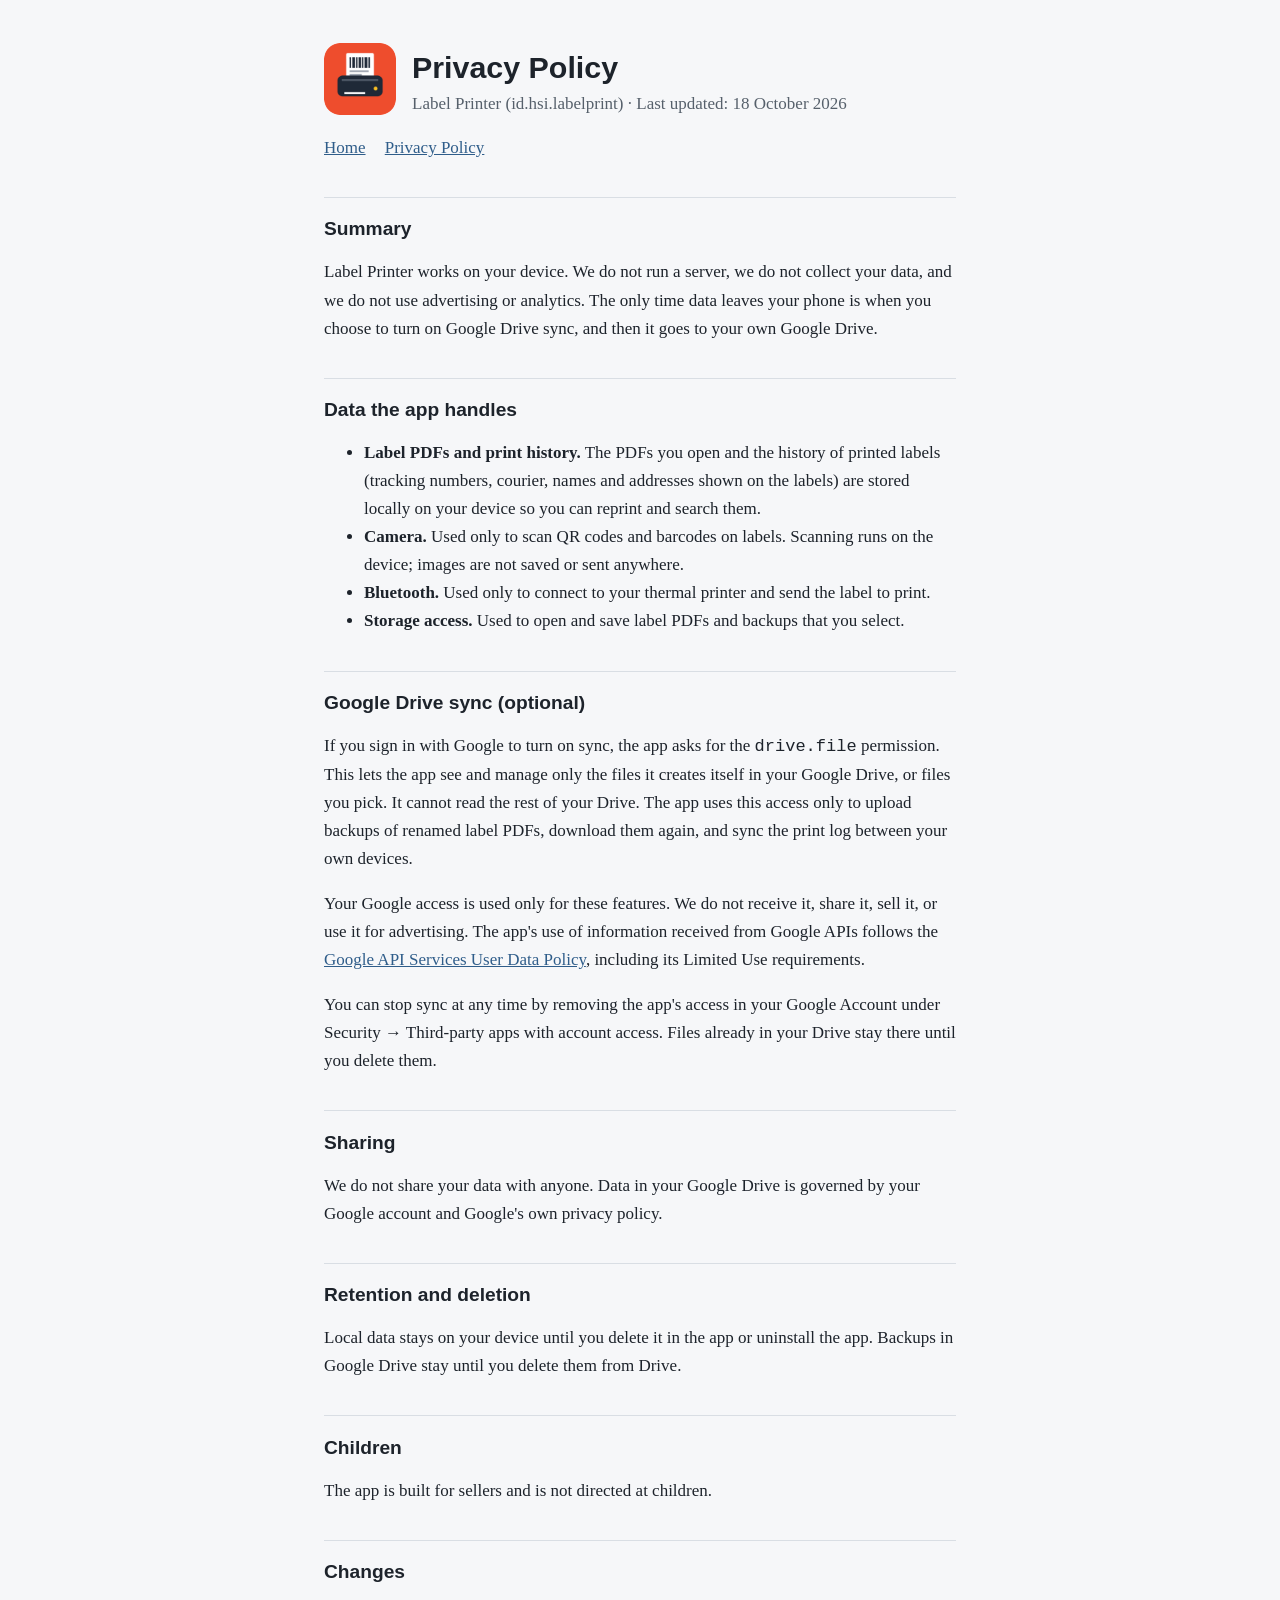
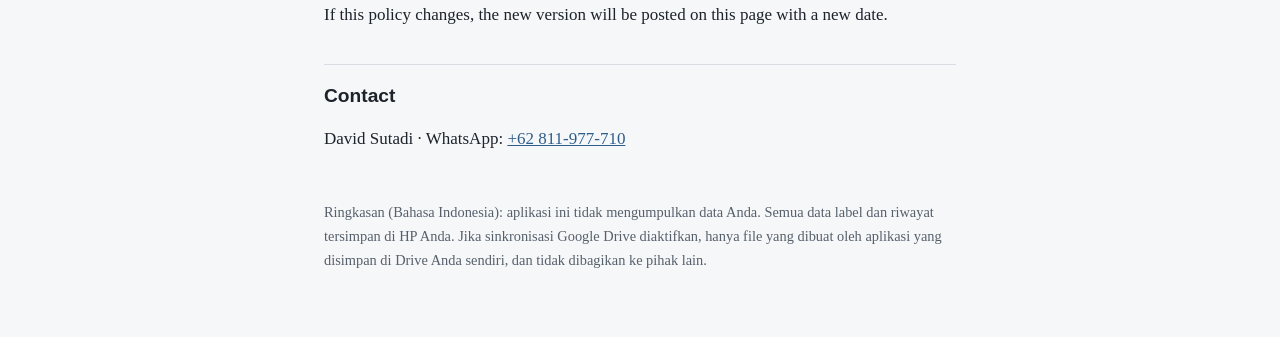
==== privacy.html @ 8a663718 "Add files via upload" ====
<!DOCTYPE html>
<html lang="en">
<head>
<meta charset="utf-8">
<meta name="viewport" content="width=device-width, initial-scale=1">
<title>Privacy Policy – Label Printer</title>
<link rel="icon" href="logo.png">
<link rel="stylesheet" href="style.css">
</head>
<body>
<main>
<div class="brand">
  <img src="logo.png" alt="Label Printer app icon">
  <div>
    <h1>Privacy Policy</h1>
    <p class="muted" style="margin:0">Label Printer (id.hsi.labelprint) · Last updated: 18 October 2026</p>
  </div>
</div>
<nav><a href="index.html">Home</a><a href="privacy.html">Privacy Policy</a></nav>

<h2>Summary</h2>
<p>Label Printer works on your device. We do not run a server, we do not collect your data, and we do not use advertising or analytics. The only time data leaves your phone is when you choose to turn on Google Drive sync, and then it goes to your own Google Drive.</p>

<h2>Data the app handles</h2>
<ul>
  <li><strong>Label PDFs and print history.</strong> The PDFs you open and the history of printed labels (tracking numbers, courier, names and addresses shown on the labels) are stored locally on your device so you can reprint and search them.</li>
  <li><strong>Camera.</strong> Used only to scan QR codes and barcodes on labels. Scanning runs on the device; images are not saved or sent anywhere.</li>
  <li><strong>Bluetooth.</strong> Used only to connect to your thermal printer and send the label to print.</li>
  <li><strong>Storage access.</strong> Used to open and save label PDFs and backups that you select.</li>
</ul>

<h2>Google Drive sync (optional)</h2>
<p>If you sign in with Google to turn on sync, the app asks for the <code>drive.file</code> permission. This lets the app see and manage only the files it creates itself in your Google Drive, or files you pick. It cannot read the rest of your Drive. The app uses this access only to upload backups of renamed label PDFs, download them again, and sync the print log between your own devices.</p>
<p>Your Google access is used only for these features. We do not receive it, share it, sell it, or use it for advertising. The app's use of information received from Google APIs follows the <a href="https://developers.google.com/terms/api-services-user-data-policy">Google API Services User Data Policy</a>, including its Limited Use requirements.</p>
<p>You can stop sync at any time by removing the app's access in your Google Account under Security → Third-party apps with account access. Files already in your Drive stay there until you delete them.</p>

<h2>Sharing</h2>
<p>We do not share your data with anyone. Data in your Google Drive is governed by your Google account and Google's own privacy policy.</p>

<h2>Retention and deletion</h2>
<p>Local data stays on your device until you delete it in the app or uninstall the app. Backups in Google Drive stay until you delete them from Drive.</p>

<h2>Children</h2>
<p>The app is built for sellers and is not directed at children.</p>

<h2>Changes</h2>
<p>If this policy changes, the new version will be posted on this page with a new date.</p>

<h2>Contact</h2>
<p>David Sutadi · WhatsApp: <a href="https://wa.me/62811977710">+62 811-977-710</a></p>

<footer>Ringkasan (Bahasa Indonesia): aplikasi ini tidak mengumpulkan data Anda. Semua data label dan riwayat tersimpan di HP Anda. Jika sinkronisasi Google Drive diaktifkan, hanya file yang dibuat oleh aplikasi yang disimpan di Drive Anda sendiri, dan tidak dibagikan ke pihak lain.</footer>
</main>
</body>
</html>
---- style.css ----
:root{--bg:#f6f7f9;--fg:#1d232b;--muted:#56606b;--line:#d9dee4;--accent:#2f5d8a}
@media (prefers-color-scheme:dark){:root{--bg:#14181d;--fg:#e8ecf0;--muted:#a3adb8;--line:#2b333c;--accent:#7fb0e0}}
*{box-sizing:border-box}
body{margin:0;background:var(--bg);color:var(--fg);font:17px/1.65 Georgia,"Times New Roman",serif}
main{max-width:42rem;margin:0 auto;padding:2.5rem 1.25rem 4rem}
h1,h2{font-family:"Trebuchet MS",Verdana,sans-serif;line-height:1.25}
h1{font-size:1.9rem;margin:.5rem 0 .25rem}
h2{font-size:1.2rem;margin:2.2rem 0 .5rem;padding-top:1.2rem;border-top:1px solid var(--line)}
p,li{max-width:40rem}
a{color:var(--accent)}
.muted{color:var(--muted)}
.brand{display:flex;align-items:center;gap:1rem}
.brand img{width:72px;height:72px;border-radius:16px}
nav{margin-top:1rem}
nav a{margin-right:1.2rem}
footer{margin-top:3rem;color:var(--muted);font-size:.9rem}
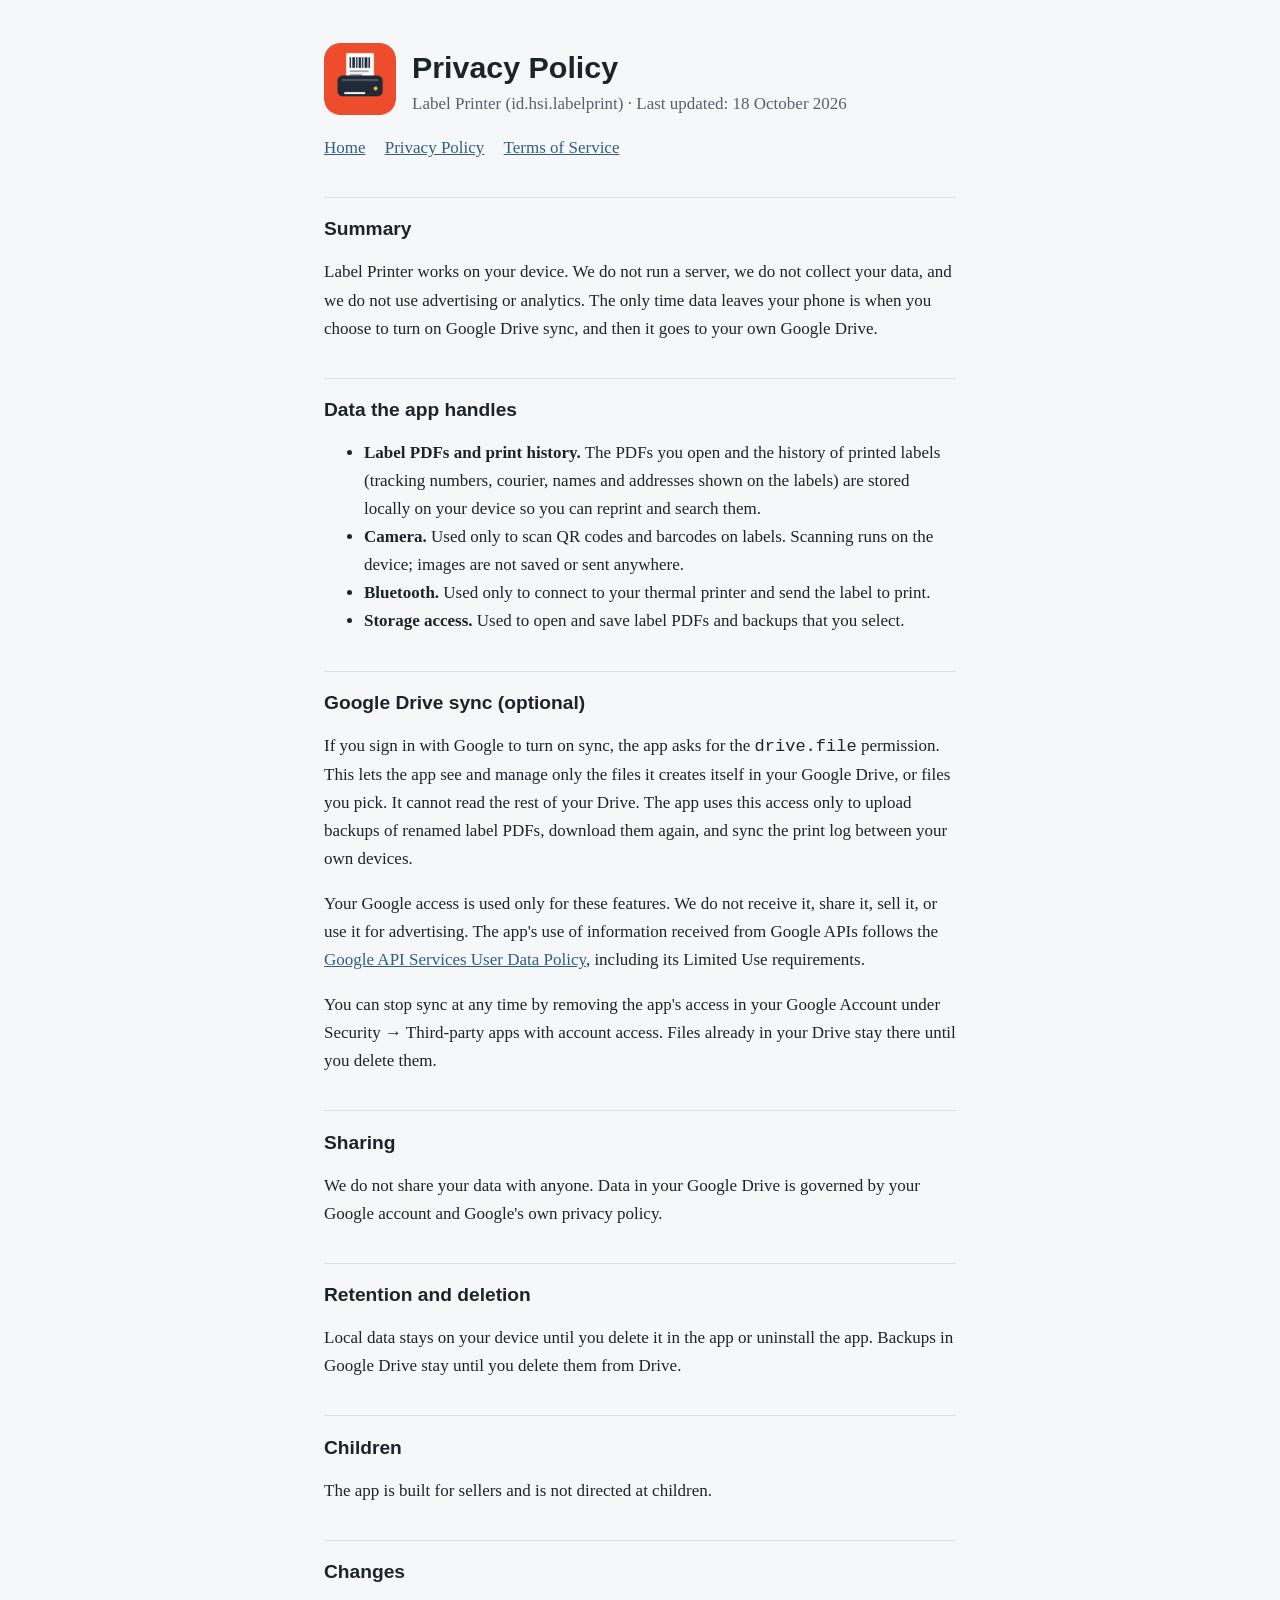
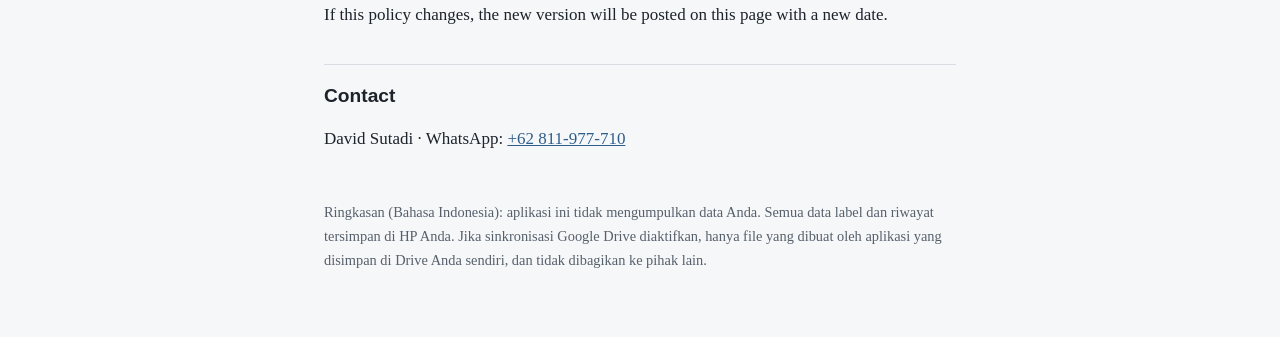
==== commit abd31677: "Add files via upload" ====
--- a/privacy.html
+++ b/privacy.html
@@ -16,7 +16,7 @@
     <p class="muted" style="margin:0">Label Printer (id.hsi.labelprint) · Last updated: 18 October 2026</p>
   </div>
 </div>
-<nav><a href="index.html">Home</a><a href="privacy.html">Privacy Policy</a></nav>
+<nav><a href="index.html">Home</a><a href="privacy.html">Privacy Policy</a><a href="terms.html">Terms of Service</a></nav>
 
 <h2>Summary</h2>
 <p>Label Printer works on your device. We do not run a server, we do not collect your data, and we do not use advertising or analytics. The only time data leaves your phone is when you choose to turn on Google Drive sync, and then it goes to your own Google Drive.</p>
